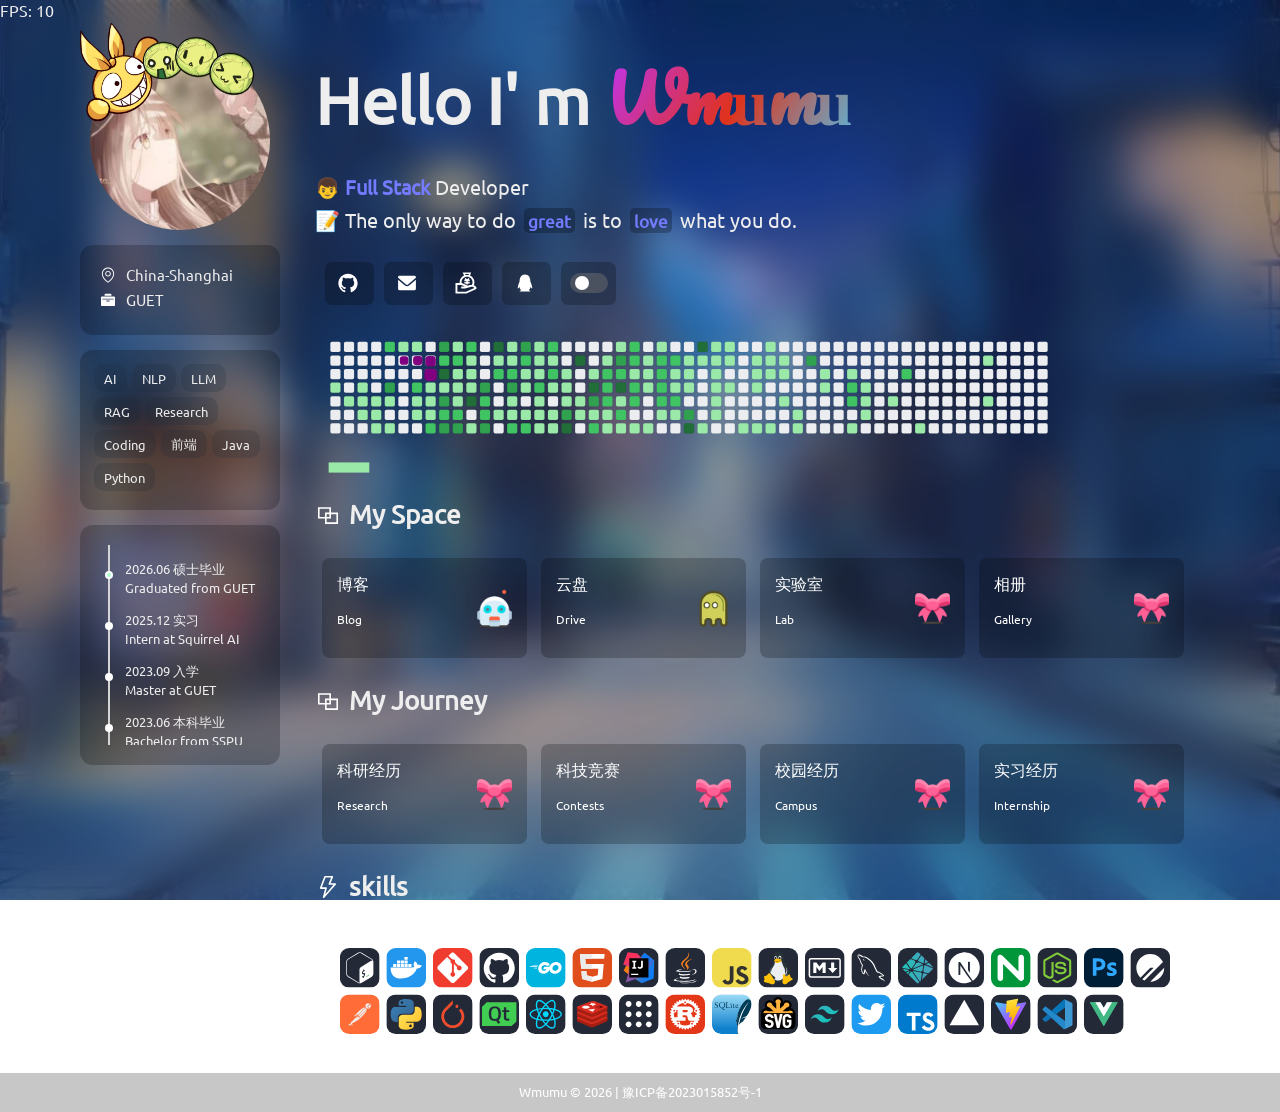
==== about.html @ 5266feb2 "Initial homepage for Cloudflare Pages" ====
<!DOCTYPE html>
<html class="zyyo.net">

<head class="zyyo.net">

	<meta charset="utf-8">
	<meta http-equiv="X-UA-Compatible" content="IE=edge">
    <title>
        Wmumu </title>
	<link rel="icon" href="./static/img/favicon.ico?v=20260204">
	<meta name="description" content="Wmumu的个人主页，分享AI、NLP、深度学习与生活点滴。">
	<meta name="keywords" content="Wmumu,王晓龙,AI,NLP,Deep Learning,Blog,简历,主页">
	<meta name="viewport" content="width=device-width, initial-scale=1.0, maximum-scale=1.0, user-scalable=no">
	<link rel="stylesheet" href="./static/css/style.css?v=20260204">
	<link rel="stylesheet" href="./static/css/root.css?v=20260204">
    <script src="./static/js/global.js?v=20260204"></script>
    <style>
        /* Fix for popup z-index and clickability */
        .tc {
            z-index: 100000; /* Ensure it is on top of everything */
            display: none;
            position: fixed;
            top: 0;
            left: 0;
            width: 100%;
            height: 100%;
            background: rgba(0, 0, 0, 0.6);
            justify-content: center;
            align-items: center;
            backdrop-filter: blur(5px);
        }
        .tc.active {
            display: flex;
        }
        .tc-main {
            position: relative;
            max-width: 90%;
            max-height: 90%;
            transform: scale(0.8);
            opacity: 0;
            transition: all 0.3s ease;
        }
        .tc-main.active {
            transform: scale(1);
            opacity: 1;
        }
        .tc-img {
            max-width: 100%;
            max-height: 80vh;
            border-radius: 10px;
            box-shadow: 0 10px 30px rgba(0,0,0,0.3);
        }
        .close-btn {
            position: absolute;
            top: -40px;
            right: 0;
            color: white;
            font-size: 30px;
            cursor: pointer;
            background: none;
            border: none;
            padding: 5px;
        }
    </style>

</head>

<body>
	<div id="zyyo-loading">
		<div id="zyyo-loading-center">
		</div>
	</div>
	<div class="zyyo-filter"></div>

	<div class="zyyo-main" id="pjax-container">
		<div class="zyyo-left">
			<div class="logo" style="background-image: url(./static/img/logo.png?v=20260204); cursor: pointer;" onclick="window.GlobalApp.navigate('./index.html')">
				<img style="position: absolute;top:-15%;left:-10%;width: 120%; aspect-ratio: 1/1;"
					src="./static/img/logokuang.png?v=20260204">
			</div>
			<div class="left-div left-des">
				<div class="left-des-item"><svg t="1705773709627" class="icon" viewBox="0 0 1024 1024" version="1.1" xmlns="http://www.w3.org/2000/svg" p-id="1478"><path d="M512 249.976471c-99.388235 0-180.705882 81.317647-180.705882 180.705882s81.317647 180.705882 180.705882 180.705882 180.705882-81.317647 180.705882-180.705882-81.317647-180.705882-180.705882-180.705882z m0 301.17647c-66.258824 0-120.470588-54.211765-120.470588-120.470588s54.211765-120.470588 120.470588-120.470588 120.470588 54.211765 120.470588 120.470588-54.211765 120.470588-120.470588 120.470588z" p-id="1479"></path><path d="M512 39.152941c-216.847059 0-391.529412 174.682353-391.529412 391.529412 0 349.364706 391.529412 572.235294 391.529412 572.235294s391.529412-222.870588 391.529412-572.235294c0-216.847059-174.682353-391.529412-391.529412-391.529412z m0 891.482353C424.658824 873.411765 180.705882 686.682353 180.705882 430.682353c0-183.717647 147.576471-331.294118 331.294118-331.294118s331.294118 147.576471 331.294118 331.294118c0 256-243.952941 442.729412-331.294118 499.952941z" p-id="1480"></path></svg>China-Shanghai
				</div>
				<div class="left-des-item"><svg t="1705773906032" class="icon" viewBox="0 0 1024 1024" version="1.1" xmlns="http://www.w3.org/2000/svg" p-id="2474"><path d="M729.6 234.666667H294.4V157.866667a51.2 51.2 0 0 1 51.2-51.2h332.8a51.2 51.2 0 0 1 51.2 51.2v76.8z m179.2 51.2a51.2 51.2 0 0 1 51.2 51.2v512a51.2 51.2 0 0 1-51.2 51.2H115.2a51.2 51.2 0 0 1-51.2-51.2v-512a51.2 51.2 0 0 1 51.2-51.2h793.557333z m-768 172.032c0 16.384 13.312 29.696 29.696 29.696h683.008a29.696 29.696 0 1 0 0-59.392H170.410667a29.696 29.696 0 0 0-29.696 29.696z m252.416 118.784c0 16.384 13.312 29.696 29.696 29.696h178.176a29.696 29.696 0 1 0 0-59.392H422.912a29.738667 29.738667 0 0 0-29.696 29.696z" p-id="2475"></path></svg>GUET</div>
			</div>
			<div class="left-div left-tag">
				<div class="left-tag-item">AI
				</div>
				<div class="left-tag-item">NLP
				</div>
				<div class="left-tag-item">LLM
				</div>
				<div class="left-tag-item">RAG
				</div>
				<div class="left-tag-item">Research
				</div>
				<div class="left-tag-item">Coding
				</div>
				<div class="left-tag-item">前端
				</div>
				<div class="left-tag-item">Java
				</div>
				<div class="left-tag-item">Python
				</div>
			</div>
			<div class="left-div left-time">
				<ul id="line">
					<li>
						<div class="focus"></div>
						<div>2026.06 硕士毕业</div>
						<div>Graduated from GUET</div>
					</li>
					<li>
						<div class="focus"></div>
						<div>2025.12 实习</div>
						<div>Intern at Squirrel AI</div>
					</li>
					<li>
						<div class="focus"></div>
						<div>2023.09 入学</div>
						<div>Master at GUET</div>
					</li>
					<li>
						<div class="focus"></div>
						<div>2023.06 本科毕业</div>
						<div>Bachelor from SSPU</div>
					</li>
				</ul>
			</div>
		</div>
		<div class="zyyo-right">
			<header>
				<div class="index-logo" style="background-image: url(./static/img/new_home/my_avatar.jpg);"></div>
                <div class="welcome">
                    Hello I' m <span class="gradientText">
                        Wmumu </span>
                </div>
				<div class="description">👦 <span class="purpleText">Full Stack</span> Developer
				</div>
				<div class="description">📝 The only way to do <span class="purpleText textBackground">great</span> is
					to <span class="purpleText textBackground">love</span> what you do. </div>

				<div class="iconContainer">
					<a class="iconItem" onclick="" href="https://github.com/wmm228">
						<svg t="1704870335945" class="icon" viewBox="0 0 1024 1024" version="1.1" xmlns="http://www.w3.org/2000/svg" p-id="2487">
                            <path d="M511.6 76.3C264.3 76.2 64 276.4 64 523.5 64 718.9 189.3 885 363.8 946c23.5 5.9 19.9-10.8 19.9-22.2v-77.5c-135.7 15.9-141.2-73.9-150.3-88.9C215 726 171.5 718 184.5 703c30.9-15.9 62.4 4 98.9 57.9 26.4 39.1 77.9 32.5 104 26 5.7-23.5 17.9-44.5 34.7-60.8-140.6-25.2-199.2-111-199.2-213 0-49.5 16.3-95 48.3-131.7-20.4-60.5 1.9-112.3 4.9-120 58.1-5.2 118.5 41.6 123.2 45.3 33-8.9 70.7-13.6 112.9-13.6 42.4 0 80.2 4.9 113.5 13.9 11.3-8.6 67.3-48.8 121.3-43.9 2.9 7.7 24.7 58.3 5.5 118 32.4 36.8 48.9 82.7 48.9 132.3 0 102.2-59 188.1-200 212.9 23.5 23.2 38.1 55.4 38.1 91v112.5c0.8 9 0 17.9 15 17.9 177.1-59.7 304.6-227 304.6-424.1 0-247.2-200.4-447.3-447.5-447.3z"  p-id="2488"></path>
                        </svg>
						<div class="iconTip">Github</div>
					</a><a class="iconItem" onclick="" href="mailto:wangxiaolong@guet.edu.cn">
						<svg t="1704870588438" class="icon" viewBox="0 0 1024 1024" version="1.1" xmlns="http://www.w3.org/2000/svg" p-id="3174" >
                            <path d="M926.47619 355.644952V780.190476a73.142857 73.142857 0 0 1-73.142857 73.142857H170.666667a73.142857 73.142857 0 0 1-73.142857-73.142857V355.644952l304.103619 257.828572a170.666667 170.666667 0 0 0 220.745142 0L926.47619 355.644952zM853.333333 170.666667a74.044952 74.044952 0 0 1 26.087619 4.778666 72.704 72.704 0 0 1 30.622477 22.186667 73.508571 73.508571 0 0 1 10.678857 17.67619c3.169524 7.509333 5.12 15.652571 5.607619 24.210286L926.47619 243.809524v24.380952L559.469714 581.241905a73.142857 73.142857 0 0 1-91.306666 2.901333l-3.632762-2.925714L97.52381 268.190476v-24.380952a72.899048 72.899048 0 0 1 40.155428-65.292191A72.97219 72.97219 0 0 1 170.666667 170.666667h682.666666z"  p-id="3175"></path>
                        </svg>
						<div class="iconTip">Mail</div>
					</a><a class="iconItem" onclick="pop('./static/img/pay/alipay.jpg')" href="javascript:void(0)">
						<svg t="1705247464964" class="icon" viewBox="0 0 1024 1024" version="1.1" xmlns="http://www.w3.org/2000/svg" p-id="4987" >
                            <path d="M995.575172 725.451034c-12.358621-26.835862-38.488276-64.794483-92.689655-94.27862-62.146207-33.721379-136.297931-40.96-208.860689-20.303448l-99.928276 28.424827-279.304828-126.057931H22.775172v489.401379h509.704828l432.375172-195.266207c15.006897-6.708966 26.835862-19.42069 32.662069-34.957241 5.649655-15.36 4.943448-31.955862-1.942069-46.962759z m-482.162758 188.910345H111.051034V601.688276h184.673104l166.664828 75.387586-3.354483 0.882759h-170.372414v88.275862H471.393103l246.819311-70.267586c49.434483-14.124138 101.517241-9.357241 142.653793 12.888275 18.184828 9.886897 30.72 20.833103 39.371034 30.896552l-386.824827 174.609655z"  p-id="4988"></path>
                            <path d="M695.437241 163.486897l58.615173-142.30069h-397.24138l66.736552 143.36c-121.82069 53.142069-207.095172 174.433103-207.095172 315.674483 0 28.601379 3.531034 57.202759 10.593103 84.744827l85.627586-21.715862c-5.12-20.48-7.768276-41.666207-7.768275-63.028965 0-141.241379 114.758621-256 256-256s256 114.758621 256 256c0 51.023448-14.830345 100.104828-43.078621 142.300689l73.268965 49.08138c37.958621-56.673103 58.085517-122.88 58.085518-191.382069-0.176552-141.947586-86.686897-264.121379-209.743449-316.733793zM467.508966 91.983448h180.965517l-21.009655 50.846897a348.16 348.16 0 0 0-66.913104-6.708966c-23.834483 0-46.962759 2.471724-69.384827 7.062069l-23.657931-51.2z"  p-id="4989"></path>
                            <path d="M683.431724 427.431724v-70.62069h-38.311724l30.190345-30.190344-49.964138-49.964138-62.49931 62.49931h-6.002759L494.344828 276.656552l-49.787587 49.964138 30.013793 30.190344h-38.311724v70.62069h88.275862v35.310345h-88.275862v70.62069h88.275862v52.965517h70.62069v-52.965517h88.275862v-70.62069h-88.275862v-35.310345z"  p-id="4990"></path>
                        </svg>
						<div class="iconTip">赞助</div>
					</a><a class="iconItem" onclick="pop('./static/img/social/qq.jpg')" href="javascript:void(0)">
						<svg t="1712319361023" class="icon" viewBox="0 0 1024 1024" version="1.1" xmlns="http://www.w3.org/2000/svg" p-id="1861" ><path d="M824.8 613.2c-16-51.4-34.4-94.6-62.7-165.3C766.5 262.2 689.3 112 511.5 112 331.7 112 256.2 265.2 261 447.9c-28.4 70.8-46.7 113.7-62.7 165.3-34 109.5-23 154.8-14.6 155.8 18 2.2 70.1-82.4 70.1-82.4 0 49 25.2 112.9 79.8 159-26.4 8.1-85.7 29.9-71.6 53.8 11.4 19.3 196.2 12.3 249.5 6.3 53.3 6 238.1 13 249.5-6.3 14.1-23.8-45.3-45.7-71.6-53.8 54.6-46.2 79.8-110.1 79.8-159 0 0 52.1 84.6 70.1 82.4 8.5-1.1 19.5-46.4-14.5-155.8z" p-id="1862"></path></svg>
						<div class="iconTip">QQ</div>
					</a>  <a class="switch" href="javascript:void(0)">
						<div class="onoffswitch">
							<input type="checkbox" name="onoffswitch" class="onoffswitch-checkbox" id="myonoffswitch"
								checked>
							<label class="onoffswitch-label" for="myonoffswitch">
								<span class="onoffswitch-inner"></span>
								<span class="onoffswitch-switch"></span>
							</label>
						</div>
					</a>
				</div>

				<div class="tanChiShe">
					<img id="tanChiShe" src="./static/svg/snake-Light.svg?v=20260204" alt="">
				</div>
			</header>






			<content>
				<div class="title"><svg t="1705257422086" class="icon" viewBox="0 0 1024 1024" version="1.1" xmlns="http://www.w3.org/2000/svg" p-id="1891" >
                        <path d="M629.333333 202.666667v213.333333h277.333334v448h-512v-213.333333h-277.333334v-448h512z m213.333334 277.333333h-213.333334v170.666667h-170.666666v149.333333h384v-320z m-277.333334-213.333333h-384v320h213.333334v-170.666667h170.666666v-149.333333z m0 213.333333h-106.666666v106.666667h106.666666v-106.666667z"  p-id="1892"></path>
                    </svg>My Space </div>
				<div class="projectList"><a class="projectItem a" href="./blogs.html">
						<div class="projectItemLeft">
							<h1>博客</h1>
							<p>Blog</p>
						</div>
						<div class="projectItemRight">
							<img src="./static/img/i1.png?v=20260204" alt="">
						</div>

					</a><a class="projectItem a" href="./resources.html">
						<div class="projectItemLeft">
							<h1>云盘</h1>
							<p>Drive</p>
						</div>
						<div class="projectItemRight">
							<img src="./static/img/i2.png?v=20260204" alt="">
						</div>

					</a>
					<a class="projectItem a" href="./lab.html">
						<div class="projectItemLeft">
							<h1>实验室</h1>
							<p>Lab</p>
						</div>
						<div class="projectItemRight">
							<img src="./static/img/i4.png?v=20260204" alt="">
						</div>

					</a><a class="projectItem a" href="./gallery.html">
						<div class="projectItemLeft">
							<h1>相册</h1>
							<p>Gallery</p>
						</div>
						<div class="projectItemRight">
							<img src="./static/img/i4.png?v=20260204" alt="">
						</div>

					</a></div>
				<div class="title"><svg t="1705257422086" class="icon" viewBox="0 0 1024 1024" version="1.1" xmlns="http://www.w3.org/2000/svg" p-id="1891" >
                        <path d="M629.333333 202.666667v213.333333h277.333334v448h-512v-213.333333h-277.333334v-448h512z m213.333334 277.333333h-213.333334v170.666667h-170.666666v149.333333h384v-320z m-277.333334-213.333333h-384v320h213.333334v-170.666667h170.666666v-149.333333z m0 213.333333h-106.666666v106.666667h106.666666v-106.666667z"  p-id="1892"></path>
                    </svg>My Journey </div>
				<div class="projectList"><a class="projectItem b" href="./resume/research.html">
						<div class="projectItemLeft">
							<h1>科研经历</h1>
							<p>Research</p>
						</div>
						<div class="projectItemRight">
							<img src="./static/img/i4.png?v=20260204" alt="">
						</div>

					</a><a class="projectItem b" href="./resume/competition.html">
						<div class="projectItemLeft">
							<h1>科技竞赛</h1>
							<p>Contests</p>
						</div>
						<div class="projectItemRight">
							<img src="./static/img/i4.png?v=20260204" alt="">
						</div>

					</a>
					<a class="projectItem b" href="./resume/campus.html">
						<div class="projectItemLeft">
							<h1>校园经历</h1>
							<p>Campus</p>
						</div>
						<div class="projectItemRight">
							<img src="./static/img/i4.png?v=20260204" alt="">
						</div>

					</a><a class="projectItem b" href="./resume/internship.html">
						<div class="projectItemLeft">
							<h1>实习经历</h1>
							<p>Internship</p>
						</div>
						<div class="projectItemRight">
							<img src="./static/img/i4.png?v=20260204" alt="">
						</div>

					</a></div>
			
			
				<div class="title">
					<svg t="1705257823317" class="icon" viewBox="0 0 1024 1024" version="1.1" xmlns="http://www.w3.org/2000/svg" p-id="7833" >
                        <path d="M395.765333 586.570667h-171.733333c-22.421333 0-37.888-22.442667-29.909333-43.381334L364.768 95.274667A32 32 0 0 1 394.666667 74.666667h287.957333c22.72 0 38.208 23.018667 29.632 44.064l-99.36 243.882666h187.050667c27.509333 0 42.186667 32.426667 24.042666 53.098667l-458.602666 522.56c-22.293333 25.408-63.626667 3.392-54.976-29.28l85.354666-322.421333zM416.714667 138.666667L270.453333 522.581333h166.869334a32 32 0 0 1 30.933333 40.181334l-61.130667 230.954666 322.176-367.114666H565.312c-22.72 0-38.208-23.018667-29.632-44.064l99.36-243.882667H416.714667z"  p-id="7834"></path>
                    </svg>
					skills
				</div>
				<div class="skill">
					<img id="skillPc" src="./static/svg/skillPc.svg?v=20260204" alt="" srcset="">
					<img id="skillWap" src="./static/svg/skillWap.svg?v=20260204" alt="" srcset="">
				</div>
			</content>
		</div>
	</div>
    <footer>
        Wmumu © 2026 |
        <a href="https://beian.miit.gov.cn/">
            豫ICP备2023015852号-1 </a>
    </footer>
	<div class="tc" onclick="pop()">
		<div class="tc-main" onclick="event.stopPropagation()">
            <button class="close-btn" onclick="pop()">×</button>
			<img class="tc-img" src="" alt="" srcset="">
		</div>

	</div>
    </div>
    
    <!-- Scripts -->
</body>
<script src="./static/js/script.js?v=20260204"> </script>



<script charset="UTF-8" id="LA_COLLECT" src="//sdk.51.la/js-sdk-pro.min.js"></script>
<script>
    if (typeof LA !== 'undefined') {
        LA.init({ id: "KFqltKSkJgQTGD9l", ck: "KFqltKSkJgQTGD9l" });
    } else {
        console.warn('51.la SDK failed to load or is blocked.');
    }
</script>

</html>
---- static/css/style.css ----
@font-face {
    font-family: "a";
    /*中文字体*/
    src: url();
    font-display: swap;
}


@font-face {
    font-family: "b";

    src: url(../fonts/Ubuntu-Regular.ttf);
    font-display: swap;
}

@font-face {
    font-family: "title";
    /*英文字体*/
    src: url(../fonts/Pacifico-Regular.ttf);
    font-display: swap;
}

* {
    margin: 0;
    padding: 0;
    box-sizing: border-box;
    user-select: none;
    transition: background-color 0.2s ease;
}

a:hover,
a:link,
a:visited,
a:active,
a:focus {
    text-decoration: none;
    outline: none;
    border: none;
    color: inherit;
    -webkit-tap-highlight-color: rgba(0, 0, 0, 0);
}


/* 设置滚动条样式 */
::-webkit-scrollbar {
    width: 0px;
}

::-webkit-scrollbar-thumb {
    background-color: var(--main_text_color, #000000);
    border-radius: 8px;
    height: 20%;
}

::-webkit-scrollbar-track {
    background-color: var(--main_bg_color, linear-gradient(50deg, #a2d0ff, #ffffff));
}



html[data-theme="Dark"] {
    
    --main_text_color: #fff;
    --gradient:linear-gradient(120deg, rgb(133, 62, 255), #f76cc6 30%, rgb(255, 255, 255) 60%);
    --purple_text_color: #747bff;
    --text_bg_color: rgb(26, 4, 48);
    --item_bg_color: rgb(19, 20, 24);
    --item_hover_color: rgb(19, 23, 27);
    --item_left_title_color: rgb(255, 255, 255);
    --item_left_text_color: rgb(142, 142, 142);
    --footer_text_color: #646464;
    --left_tag_item: linear-gradient(50deg, #1f2327, #000000);
    --card_filter: 0px;
    --back_filter: 0px;
    --back_filter_color: #000000;
    --fill:#ffffff;
}






body {
    height: 100%;
    min-height: 100vh;
    width: 100%;
    position: relative;
    font-family: "b",  "a", sans-serif;
    background: var(--main_bg_color);
    background-repeat: no-repeat;
    background-size: cover;
    background-position: center;
    background-attachment: fixed;
    transition: color 0.1s ease;
    color: var(--main_text_color);

}

#zyyo-loading {
    background: radial-gradient(white, #d8eaff);
    background-size: 100%;
    background-position: center;

    height: 100%;
    width: 100%;
    position: fixed;
    z-index: 999999;
    margin-top: 0px;
    top: 0px;
    pointer-events: none;
    opacity: 1;
    display: flex;
    justify-content: center;
    align-items: center;
}



#zyyo-loading-center {
    height: 150px;
    width: 150px;
    position: relative;
    border-radius: 50%;
    background: #472eff;

    animation: zoom 1s linear infinite;
}

@keyframes zoom {
    0% {
        transform: scale(0);
        opacity: 1;
    }

    50% {
        opacity: 0.5;
    }

    100% {
        transform: scale(1);
        opacity: 0;
    }
}




.zyyo-filter {
    position: fixed;
    width: 100%;
    height: 100%;
    background: var(--back_filter_color);
    backdrop-filter:  blur(var(--back_filter));
    -webkit-backdrop-filter: blur(var(--back_filter));
    z-index: -99999999;
   
}

.zyyo-main {
    width: 100%;
    margin: 0 auto;
    transition: transform 0.5s ease;
    max-width: 1150px;
    position: relative;
    display: flex;
    flex-direction: row;
}


.zyyo-left {
    overflow-y: scroll;
    width: 230px;
    height: 100vh;
    display: flex;
    padding: 0 15px;
    position: sticky;
    top: 0;
    left: 0;
    align-items: center;
    flex-direction: column;
}


.zyyo-left::-webkit-scrollbar {
    display: none;
}


.logo {
    flex-shrink: 0;
    width: 90%;
    position: relative;
    aspect-ratio: 1/1;
    margin-top: 50px;
    background-size: cover;
    border-radius: 50%;
}



.left-div {
    flex-shrink: 0;
    width: 100%;
    border-radius: 13px;
    margin-top: 15px;
    padding: 20px;
    backdrop-filter: blur(var(--card_filter));
    -webkit-backdrop-filter: blur(var(--card_filter));
    background: var(--item_bg_color);
}

.left-des {
    display: flex;
    flex-direction: column;
    justify-content: center;
}

.left-des-item {
    display: flex;
    align-items: center;
    line-height: 20px;
    font-size: 15px;
    margin-bottom: 5px;
    overflow: hidden;
}

.left-des-item i,.left-des-item svg{
    width: 16px;
    height: 16px;
    fill:var(--fill);
   font-size: 18px;
    margin-right: 10px;
}
.left-tag {
    display: flex;
    flex-direction: row;
    flex-wrap: wrap;
    padding: 14px;
}

.left-tag-item {
    display: flex;
    justify-content: center;
    align-items: center;
    height: 28px;
    margin: 0px 5px 5px 0;
    padding: 10px;
    font-size: 13px;
    border-radius: 10px;
    background: var(--left_tag_item);
}

#line {
    width: 100%;
    height: 200px;
    font-size: 13px;
    padding-left: 8px;
    scroll-snap-type: y mandatory;
    overflow-y: scroll;
}

#line li {
    list-style: none;
    position: relative;
    padding: 15px 0px 0px 15px;
    border-left: 2px solid #d5d5d5;
    border-radius: 0;
    scroll-snap-align: end;
    color: var(--main_text_color);
}



.focus {
    width: 8px;
    height: 8px;
    border-radius: 22px;
    background-color: rgb(255 255 255);
    border: 2px solid #fff;
    position: absolute;
    left: -5px;
    top: 50%;
}

#line li:first-child .focus:first-child {
    background-color: #aaffcd;
    animation: focus 1.8s ease infinite;
}

#line::-webkit-scrollbar {
    display: none;
}



.zyyo-right {
    width: calc(100% - 230px);
    display: flex;
    padding: 20px;
  position: relative;
    padding-bottom: 50px;
    flex-direction: column;
}
.welcome {

    font-size: 65px;
    font-weight: 800;
    margin: 20px 0;
}

.index-logo {
    flex-shrink: 0;
    width: 40%;
    margin-top: 30px;
    position: relative;
    max-width: 200px;
    aspect-ratio: 1/1;
    background-size: cover;
    border-radius: 50%;
    border: 0.5px solid #ffffff;
}
.description {

    font-size: 20px;
    margin-top: 7px;
}



.gradientText {

    -webkit-background-clip: text;
    -webkit-text-fill-color: transparent;
    background-size: 200%;
    background-position: 0%;
    font-family: "title";
    animation: backgroundSizeAnimation 10s ease-in-out infinite;
      background-image:  var(--gradient);
}

@keyframes backgroundSizeAnimation {
    0% {
        background-position: 100%;
    }

    25% {
        background-position: 50%;
    }

    50% {
        background-position: 0%;
    }

    75% {
        background-position: 50%;
    }

    100% {
        background-position: 100%;
    }

}

.purpleText {
    color: var(--purple_text_color);
    font-weight: 800;
}

.textBackground {
    font-weight: 800;
    background: var(--text_bg_color);
    border-radius: 5px;
    font-size: 17px;
    margin: 0 3px;
    padding: 2px 4px;
}

.iconContainer {
    width: 100%;
    height: 60px;
    display: flex;
    align-items: center;
    overflow-x: scroll;
    margin-top: 20px;

}

.iconContainer::-webkit-scrollbar {
    display: none;
}



.iconItem {
    width: 49px;
    height: 43px;
    box-sizing: border-box;
    border-radius: 7px;
    display: flex;
    margin-left: 10px;

    backdrop-filter: blur(var(--card_filter));
    -webkit-backdrop-filter: blur(var(--card_filter));
    background: var(--item_bg_color);
    align-items: center;
    justify-content: center;
    transition: width 0.3s ease, opacity 0.3s ease, transform 0.3s ease;
    flex-shrink: 0;
}
.iconItem i,.iconItem svg{
    width: 22px;
    height: 22px;
    fill:var(--fill);
    font-size: 22px;
     margin-right: 3px;
}
.switch {
    width: 55px;
    height: 43px;
    box-sizing: border-box;
    border-radius: 7px;
    display: flex;
    margin-left: 10px;
    backdrop-filter: blur(var(--card_filter));-webkit-backdrop-filter: blur(var(--card_filter));
    background: var(--item_bg_color);

    align-items: center;
    justify-content: center;
    transition: width 1s ease, opacity 1s ease, transform 1s ease;
    flex-shrink: 0;
}

.iconTip {
    white-space: nowrap;
    display: none;
}





.iconItem:hover {
    width: 95px;
    transform: translateY(-2px);
    background: var(--item_hover_color);
}


.iconItem:hover .iconTip {
    display: block;
}

.switch:hover {
    width: 55px;
    /* transform: translateY(-2px); */
    background: var(--item_hover_color);
}

.tanChiShe {
    width: 85%;
}

.tanChiShe img {
    width: 100%;
    height: 100%;
    object-fit: cover;
}

.title {
    display: flex;
    align-items: center;
    font-size: 26px;
    font-weight: 800;
    margin: 20px 0;
    transition: transform 0.4s ease;
}
.title i ,.title svg{
    margin-right: 8px;
    height: 26px;
    width: 26px;
   fill:var(--fill);
}
.title:hover {
    transform: translateY(-5px);
}

.projectList {
    display: flex;
    flex-wrap: wrap;
}

.projectItem {
    margin: 7px;
    display: flex;
    background-color: var(--item_bg_color);
    border-radius: 8px;
    padding: 15px;
    height: 95px;
    width: calc(25% - 15px);
    backdrop-filter: blur(var(--card_filter));-webkit-backdrop-filter: blur(var(--card_filter));
    -webkit-backdrop-filter: blur(var(--card_filter));-webkit-backdrop-filter: blur(var(--card_filter));
    transition: opacity 0.3s ease, background-color 0.3s ease, border 0.3s ease, transform 0.2s ease;


}

.projectItem {
    display: flex;
    background-color: var(--item_bg_color);
    border-radius: 8px;
    padding: 15px;
    height: 100px;
    width: calc(25% - 15px);
    backdrop-filter: blur(var(--card_filter));-webkit-backdrop-filter: blur(var(--card_filter));
    transition: opacity 0.5s ease, background-color 0.2s ease, border 0.2s ease, transform 0.3s ease;

}


.projectItem:hover {
    box-shadow: 0 8px 16px -4px #2c2d300c;
    transform: translateY(-2px);

}

.projectItem.pressed {
    transform: scale(0.9);
    /* 缩小到原来的0.9倍 */
    background-color: var(--item_hover_color);
}

.projectItem:hover .projectItemLeft {
    width: 100%;
}

.projectItem:hover .projectItemRight {
    width: 0%;
}

.projectItem:hover .projectItemRight img {
    transform: rotate(40deg);
}

.projectItem:hover h1 {
    font-size: 18px;
}

.projectItemLeft p {
    font-size: 12px;
    margin-top: 15px;
    color: var(--item_left_text_color);
}


.projectItemLeft h1 {
    font-weight: normal;
    font-size: 16px;
    margin: 0px;

    transition: font-size 0.4s ease;
    color: var(--item_left_title_color);
}

.projectItemLeft {
    transition: width 0.4s ease;
    height: 100%;
    width: 80%;
}


.projectItemRight {
    overflow: hidden;
    transition: width 0.4s ease;
    display: flex;
    justify-content: center;
    align-items: center;
    width: 20%;
    height: 100%;
}

.projectItemRight img {

    height: 39px;
    width: 39px;

}

.skill {
    padding: 25px;
    width: 100%;
}

.skill img {
    width: 100%;
    height: 100%;
    object-fit: cover;
}

.skill #skillWap {
    display: none;
}

footer {
    position: absolute;
    padding: 10px;
    text-align: center;
    width: 100%;
    backdrop-filter: blur(var(--card_filter));
    -webkit-backdrop-filter: blur(var(--card_filter));
    background: var(--item_bg_color);
    color: var(--footer_text_color);
    font-size: 13px;
    bottom: 0;
}

@media (min-width: 800px) {

    .index-logo {
        display: none;
    }
}

@media (max-width: 1150px) {
    .a {
        width: calc(50% - 20px);
    }
.projectItem{
    margin: 10px;
}
    .b {

        width: calc(50% - 20px);


    }
}

@media (max-width: 800px) {
    .zyyo-left {
        display: none;
    }

    .a .projectItemRight {
        display: none;

    }

    .a .projectItemRight img {
        display: none;

    }

    .a .projectItemLeft {
        width: 100%;
    }

    .a {

        width: calc(50% - 18px);
  margin: 9px;

    }

    .b {
        height: 110px;
        margin: 8px 15px;
        width: calc(100% - 30px);
    }



    .zyyo-right {
        width: 100%;
    }

    .tanChiShe {
        width: 100%;
    }

    .description {
        font-size: 4vw;
    }

    .welcome {
        font-size: 10vw;
        margin: 2vw 0;

    }
    .iconContainer {
  
     margin-top: 4vw;

}
.projectItem{
    padding: 10px;
}
    .projectItemLeft p {
        font-size: 13px;
    }

    .projectItemLeft h1 {

        font-size: 18px;
    }

    .projectItem:hover h1 {

        font-size: 20px;

    }

    .skill #skillWap {
        display: block;
    }

    .skill #skillPc {
        display: none;
    }













}





.tc {
    position: fixed;
   
    display: flex;
    visibility: hidden;
    width: 100vw;
    height: 100vh;
    backdrop-filter: blur(10px);
    -webkit-backdrop-filter: blur(10px);
    background: rgba(20, 20, 20, 0.5);
    z-index: 99999;
    align-items: center;
    top: 0;
    justify-content: center;
    flex-direction: column;
}

.tc-main {
    z-index: 100000;
    
    width: 80%;
    max-width: 300px;
    min-height: 200px;
    background-color: #ffffff;
    border-radius: 15px;

    display: flex;
    transition: transform 0.2s linear;
    align-items: center;
    justify-content: center;
    overflow: hidden;
    transform: translateY(30%) scale(0.5);

}

.tc-img {
    width: 100%;
    height: 100%;
}

.tc.active {
    visibility: visible;
}

.tc-main.active {

    transform: translateY(0) scale(1);

}









.onoffswitch {
    position: relative;
    width: 38px;
    height: 20px;
    -webkit-user-select: none;
    -moz-user-select: none;
    -ms-user-select: none;
}

.onoffswitch-checkbox {
    display: none;
}

.onoffswitch-label {
    display: block;
    overflow: hidden;
    cursor: pointer;
    height: 100%;
    border-radius: 50px;
}

.onoffswitch-inner {
    display: flex;
    justify-content: center;
    align-items: center;
    width: 200%;
    height: 100%;
    margin-left: -100%;
    transition: margin 0.2s ease-in 0s;
}

.onoffswitch-inner:before,
.onoffswitch-inner:after {
    display: flex;
    justify-content: center;
    align-items: center;
    float: left;
    width: 50%;
    height: 100%;
    padding: 0;
    font-size: 12px;
    color: white;
    font-family: Trebuchet, Arial, sans-serif;
    font-weight: bold;
    box-sizing: border-box;
}

.onoffswitch-inner:before {
    content: "";
    background-color: rgb(110 110 110 / 50%);
    color: #FFFFFF;
    text-align: left;
}

.onoffswitch-inner:after {
    content: "";
    background-color: #272727;
    color: #FAFAFA;
    text-align: right;
}

.onoffswitch-switch {
    display: block;
    height: 70%;
    aspect-ratio: 1/1;
    background: #FFFFFF;
    position: absolute;
    top: 12.5%;
    bottom: 12.5%;
    right: 5px;

    border-radius: 20px;
    transition: right 0.2s ease-in 0s;
}

.onoffswitch-checkbox:checked+.onoffswitch-label .onoffswitch-inner {
    margin-left: 0;
}

.onoffswitch-checkbox:checked+.onoffswitch-label .onoffswitch-switch {
    right: 50%;
}
---- static/css/root.css ----
/*
--svgcolor svg图标的颜色
--main-bg-color主页背景
--main-text-color文本颜色
--gradient标题渐变颜色

--purple-text-color描述紫色文本颜色
--text-bg-color描述紫色文本背景颜色
--item-bg-color项目背景颜色
--item-hover-color项目鼠标移入颜色
--item-left-title-color项目标题颜色
--item-left-text-color项目描述颜色
--footer-text-color底部文本颜色
--left-tag-item左侧标签颜色
--card-filter卡片模糊的数值
--back-filter背景模糊的数值
--back-filter-color全局阴影遮罩

*/
/*卡片模糊的数值非常吃性能,背景模糊的数值可以模糊也可以不模糊

0为不模糊,数值越大模糊程度越高

这两个任选其一进行模糊

一个有数字另一个建议为0


内置4套白天主题修改办法



每套主题的结构都为html{
    
}

只有最下面的会生效,也就是将你要设置的主题剪切到最下面
*/








/*非常吃性能,低配手机会卡顿*/
/*卡片模糊背景＋黑色透明卡片+白色svg**/
html {
    --name: 主题1;
    --main_bg_color: url(../img/background.jpg);
    --main_text_color: #eeeeee;
    --gradient: linear-gradient(120deg, #bd34fe, #e0321b 30%, #41d1ff 60%);
    --purple_text_color: #747bff;
    --text_bg_color: #00000040;
    --item_bg_color: #00000038;
    --item_hover_color: #33333338;
    --item_left_title_color: #ffffff;
    --item_left_text_color: #ffffff;
    --footer_text_color: #ffffff;
    --left_tag_item: rgb(27 42 57 / 20%);
    --card_filter: 15px;
    --back_filter: 0px;
    --back_filter_color: #00000030;
     --fill:#ffffff;
}

html {

    /*图片模糊背景＋白色透明卡片+黑色svg*/
    --name: 主题2;
    --main_bg_color: url(../img/background.jpg);
    --main_text_color: #000000;
    --gradient: linear-gradient(120deg, #bd34fe, #e0321b 30%, #41d1ff 60%);
    --purple_text_color: #747bff;
    --text_bg_color: rgb(121 163 231);
    --item_bg_color: rgba(249, 250, 251, 0.42);
    --item_hover_color: rgba(244, 245, 246, 0.8);
    --item_left_title_color: #000000;
    --item_left_text_color: #494949;
    --footer_text_color: #ffffff;
    --left_tag_item: #c7e1fa;
    --card_filter: 0px;
    --back_filter: 20px;
    --back_filter_color: #00000030;
     --fill:#000000;
}

html {
    /*蓝色渐变+黑色svg**/

    --name: 主题3;
    --main_bg_color: linear-gradient(50deg, #a2d1ff, #ffffff);
    --main_text_color: #000000;
    --gradient: linear-gradient(120deg, #bd34fe, #e0321b 30%, #41d1ff 60%);
    --purple_text_color: #747bff;
    --text_bg_color: rgb(196 217 251);
    --item_bg_color: rgba(249, 250, 251, 0.5);
    --item_hover_color: rgba(244, 245, 246, 0.8);
    --item_left_title_color: #000000;
    --item_left_text_color: #494949;
    --footer_text_color: #222222;
    --left_tag_item: linear-gradient(50deg, #a2d1ff, #ffffff);
    --card_filter: 0px;
    --back_filter: 0px;
    --back_filter_color: #00000000;
     --fill:#000000;
}



html {
    /*白色简约+黑色svg**/
    --name: 主题4;
    --main_bg_color: #ffffff;
    --main_text_color: #000000;
    --gradient: linear-gradient(120deg, #bd34fe, #e0321b 30%, #41d1ff 60%);
    --purple_text_color: #747bff;
    --text_bg_color: rgb(240 243 247);
    --item_bg_color: rgb(247 247 247);
    --item_hover_color: rgba(244, 245, 246, 0.5);
    --item_left_title_color: #000000;
    --item_left_text_color: #494949;
    --footer_text_color: #222222;
    --left_tag_item: #ffffff;
    --card_filter: 0px;
    --back_filter: 0px;
    --back_filter_color: #00000000;
     --fill:#000000;
}

html {
    /*图片模糊背景＋黑色透明卡片+白色svg**/
    --name: 主题5;
    --main_bg_color: url(../img/background.jpg);
    --main_text_color: #eeeeee;
    --gradient: linear-gradient(120deg, #bd34fe, #e0321b 30%, #41d1ff 60%);
    --purple_text_color: #747bff;
    --text_bg_color: #00000040;
    --item_bg_color: #00000038;
    --item_hover_color: #33333338;
    --item_left_title_color: #ffffff;
    --item_left_text_color: #ffffff;
    --footer_text_color: #ffffff;
    --left_tag_item: rgb(27 42 57 / 20%);
    --card_filter: 0px;
    --back_filter: 19px;
    --back_filter_color: #00000030;
    --fill:#ffffff;
}
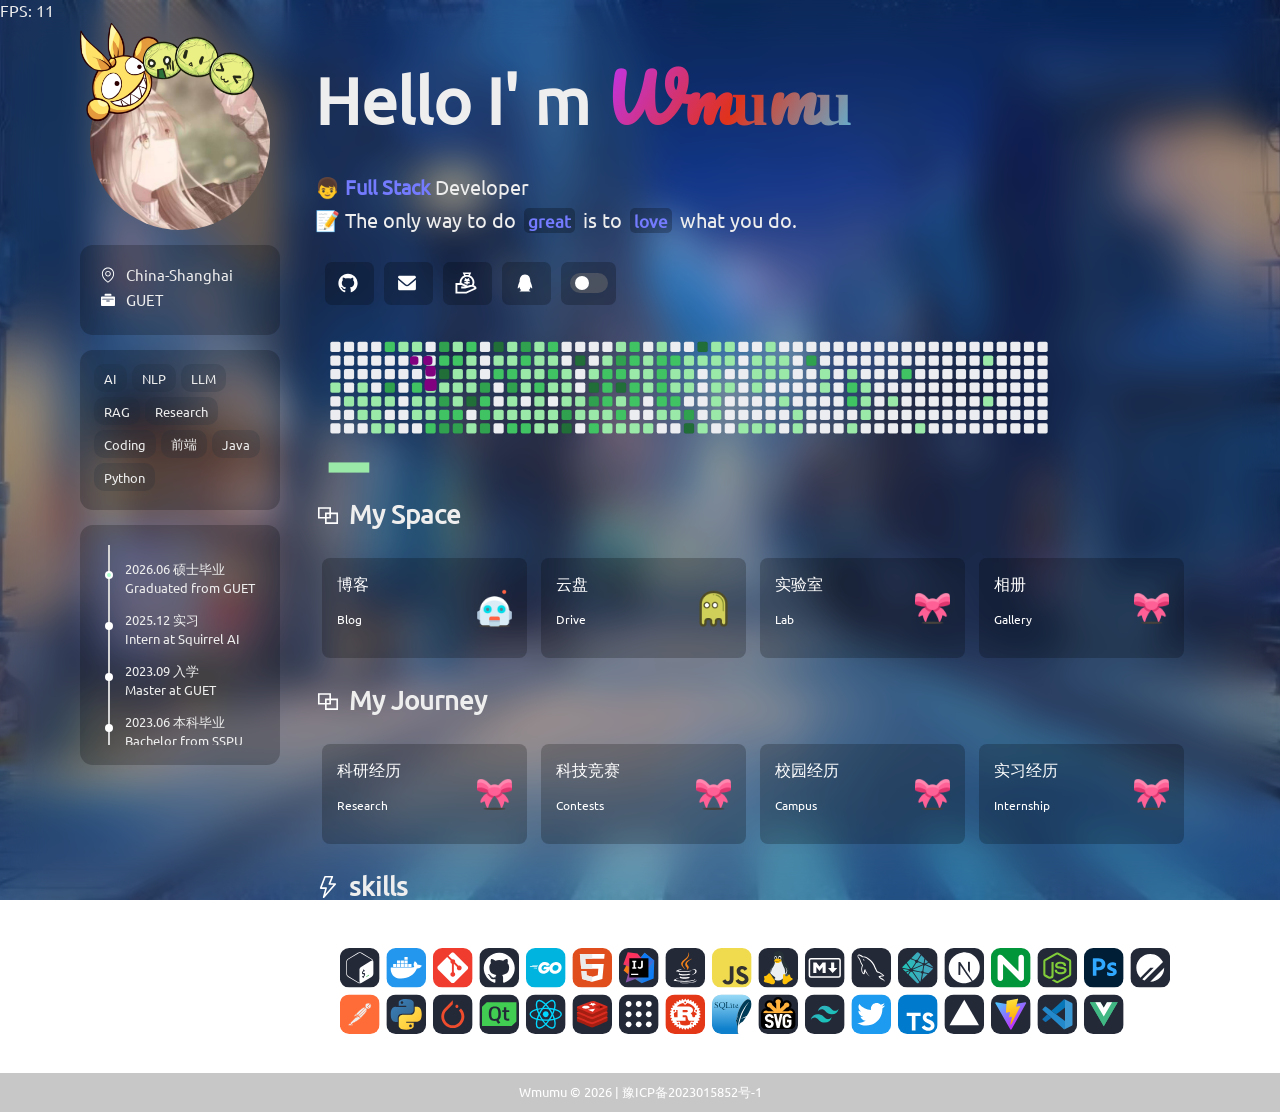
==== commit dcbfd188: "Harden homepage quote loading" ====
--- a/about.html
+++ b/about.html
@@ -7,13 +7,13 @@
 	<meta http-equiv="X-UA-Compatible" content="IE=edge">
     <title>
         Wmumu </title>
-	<link rel="icon" href="./static/img/favicon.ico?v=20260204">
+	<link rel="icon" href="./static/img/favicon.ico?v=20260513">
 	<meta name="description" content="Wmumu的个人主页，分享AI、NLP、深度学习与生活点滴。">
 	<meta name="keywords" content="Wmumu,王晓龙,AI,NLP,Deep Learning,Blog,简历,主页">
 	<meta name="viewport" content="width=device-width, initial-scale=1.0, maximum-scale=1.0, user-scalable=no">
-	<link rel="stylesheet" href="./static/css/style.css?v=20260204">
-	<link rel="stylesheet" href="./static/css/root.css?v=20260204">
-    <script src="./static/js/global.js?v=20260204"></script>
+	<link rel="stylesheet" href="./static/css/style.css?v=20260513">
+	<link rel="stylesheet" href="./static/css/root.css?v=20260513">
+    <script src="./static/js/global.js?v=20260513"></script>
     <style>
         /* Fix for popup z-index and clickability */
         .tc {
@@ -310,4 +310,4 @@
     }
 </script>
 
-</html>+</html>
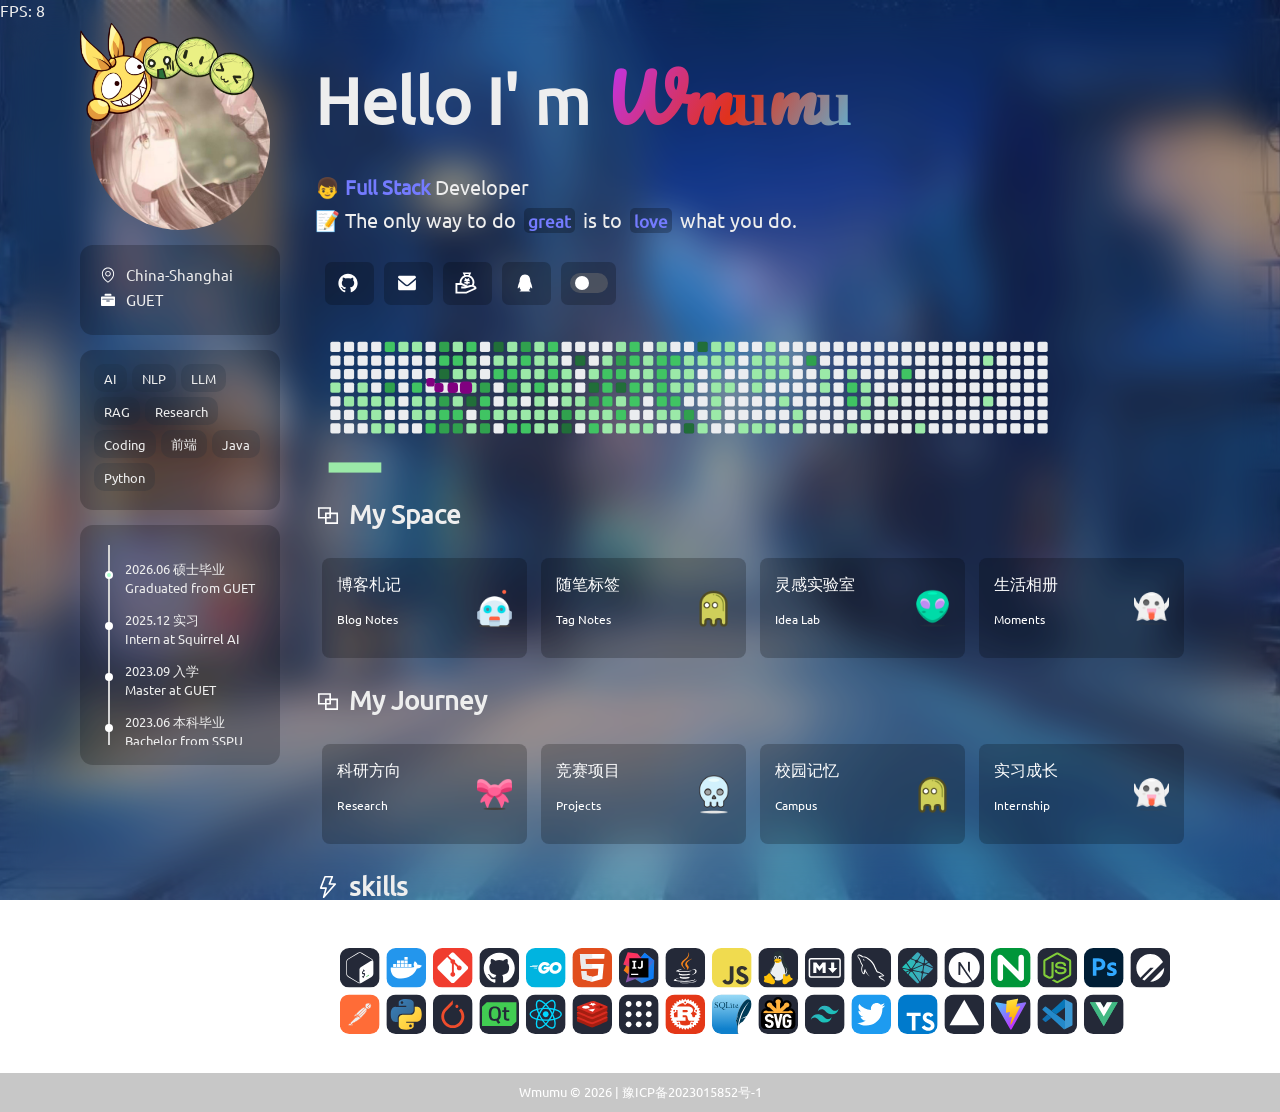
==== commit e39515fa: "Fix blog covers and disable broken PJAX" ====
--- a/about.html
+++ b/about.html
@@ -74,7 +74,7 @@
 
 	<div class="zyyo-main" id="pjax-container">
 		<div class="zyyo-left">
-			<div class="logo" style="background-image: url(./static/img/logo.png?v=20260204); cursor: pointer;" onclick="window.GlobalApp.navigate('./index.html')">
+			<div class="logo" style="background-image: url(./static/img/logo.png?v=20260204); cursor: pointer;" onclick="window.location.href='./index.html'">
 				<img style="position: absolute;top:-15%;left:-10%;width: 120%; aspect-ratio: 1/1;"
 					src="./static/img/logokuang.png?v=20260204">
 			</div>
@@ -189,17 +189,17 @@
                     </svg>My Space </div>
 				<div class="projectList"><a class="projectItem a" href="./blogs.html">
 						<div class="projectItemLeft">
-							<h1>博客</h1>
-							<p>Blog</p>
+							<h1>博客札记</h1>
+							<p>Blog Notes</p>
 						</div>
 						<div class="projectItemRight">
 							<img src="./static/img/i1.png?v=20260204" alt="">
 						</div>
 
-					</a><a class="projectItem a" href="./resources.html">
-						<div class="projectItemLeft">
-							<h1>云盘</h1>
-							<p>Drive</p>
+					</a><a class="projectItem a" href="./tags.html">
+						<div class="projectItemLeft">
+							<h1>随笔标签</h1>
+							<p>Tag Notes</p>
 						</div>
 						<div class="projectItemRight">
 							<img src="./static/img/i2.png?v=20260204" alt="">
@@ -208,20 +208,20 @@
 					</a>
 					<a class="projectItem a" href="./lab.html">
 						<div class="projectItemLeft">
-							<h1>实验室</h1>
-							<p>Lab</p>
-						</div>
-						<div class="projectItemRight">
-							<img src="./static/img/i4.png?v=20260204" alt="">
+							<h1>灵感实验室</h1>
+							<p>Idea Lab</p>
+						</div>
+						<div class="projectItemRight">
+							<img src="./static/img/i3.png?v=20260204" alt="">
 						</div>
 
 					</a><a class="projectItem a" href="./gallery.html">
 						<div class="projectItemLeft">
-							<h1>相册</h1>
-							<p>Gallery</p>
-						</div>
-						<div class="projectItemRight">
-							<img src="./static/img/i4.png?v=20260204" alt="">
+							<h1>生活相册</h1>
+							<p>Moments</p>
+						</div>
+						<div class="projectItemRight">
+							<img src="./static/img/i6.png?v=20260204" alt="">
 						</div>
 
 					</a></div>
@@ -230,7 +230,7 @@
                     </svg>My Journey </div>
 				<div class="projectList"><a class="projectItem b" href="./resume/research.html">
 						<div class="projectItemLeft">
-							<h1>科研经历</h1>
+							<h1>科研方向</h1>
 							<p>Research</p>
 						</div>
 						<div class="projectItemRight">
@@ -239,30 +239,30 @@
 
 					</a><a class="projectItem b" href="./resume/competition.html">
 						<div class="projectItemLeft">
-							<h1>科技竞赛</h1>
-							<p>Contests</p>
-						</div>
-						<div class="projectItemRight">
-							<img src="./static/img/i4.png?v=20260204" alt="">
+							<h1>竞赛项目</h1>
+							<p>Projects</p>
+						</div>
+						<div class="projectItemRight">
+							<img src="./static/img/i5.png?v=20260204" alt="">
 						</div>
 
 					</a>
 					<a class="projectItem b" href="./resume/campus.html">
 						<div class="projectItemLeft">
-							<h1>校园经历</h1>
+							<h1>校园记忆</h1>
 							<p>Campus</p>
 						</div>
 						<div class="projectItemRight">
-							<img src="./static/img/i4.png?v=20260204" alt="">
+							<img src="./static/img/i2.png?v=20260204" alt="">
 						</div>
 
 					</a><a class="projectItem b" href="./resume/internship.html">
 						<div class="projectItemLeft">
-							<h1>实习经历</h1>
+							<h1>实习成长</h1>
 							<p>Internship</p>
 						</div>
 						<div class="projectItemRight">
-							<img src="./static/img/i4.png?v=20260204" alt="">
+							<img src="./static/img/i6.png?v=20260204" alt="">
 						</div>
 
 					</a></div>
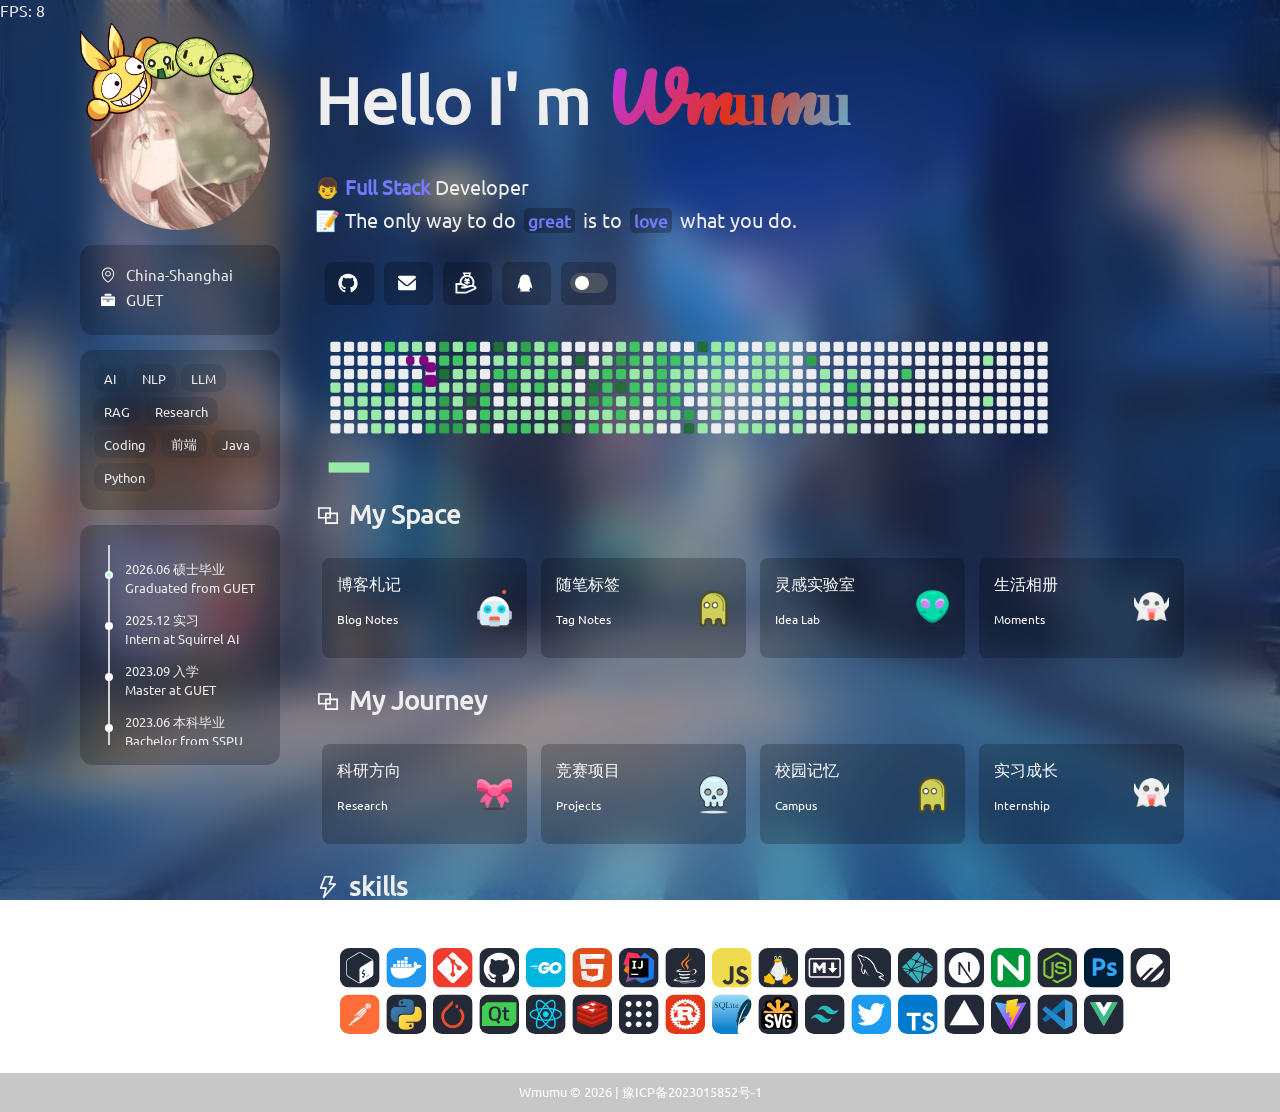
==== commit fcf9c38b: "Change favicon from ZY to MU" ====
--- a/about.html
+++ b/about.html
@@ -7,7 +7,7 @@
 	<meta http-equiv="X-UA-Compatible" content="IE=edge">
     <title>
         Wmumu </title>
-	<link rel="icon" href="./static/img/favicon.ico?v=20260513">
+	<link rel="icon" type="image/svg+xml" href="./static/img/favicon-mu.svg?v=20260514">
 	<meta name="description" content="Wmumu的个人主页，分享AI、NLP、深度学习与生活点滴。">
 	<meta name="keywords" content="Wmumu,王晓龙,AI,NLP,Deep Learning,Blog,简历,主页">
 	<meta name="viewport" content="width=device-width, initial-scale=1.0, maximum-scale=1.0, user-scalable=no">
